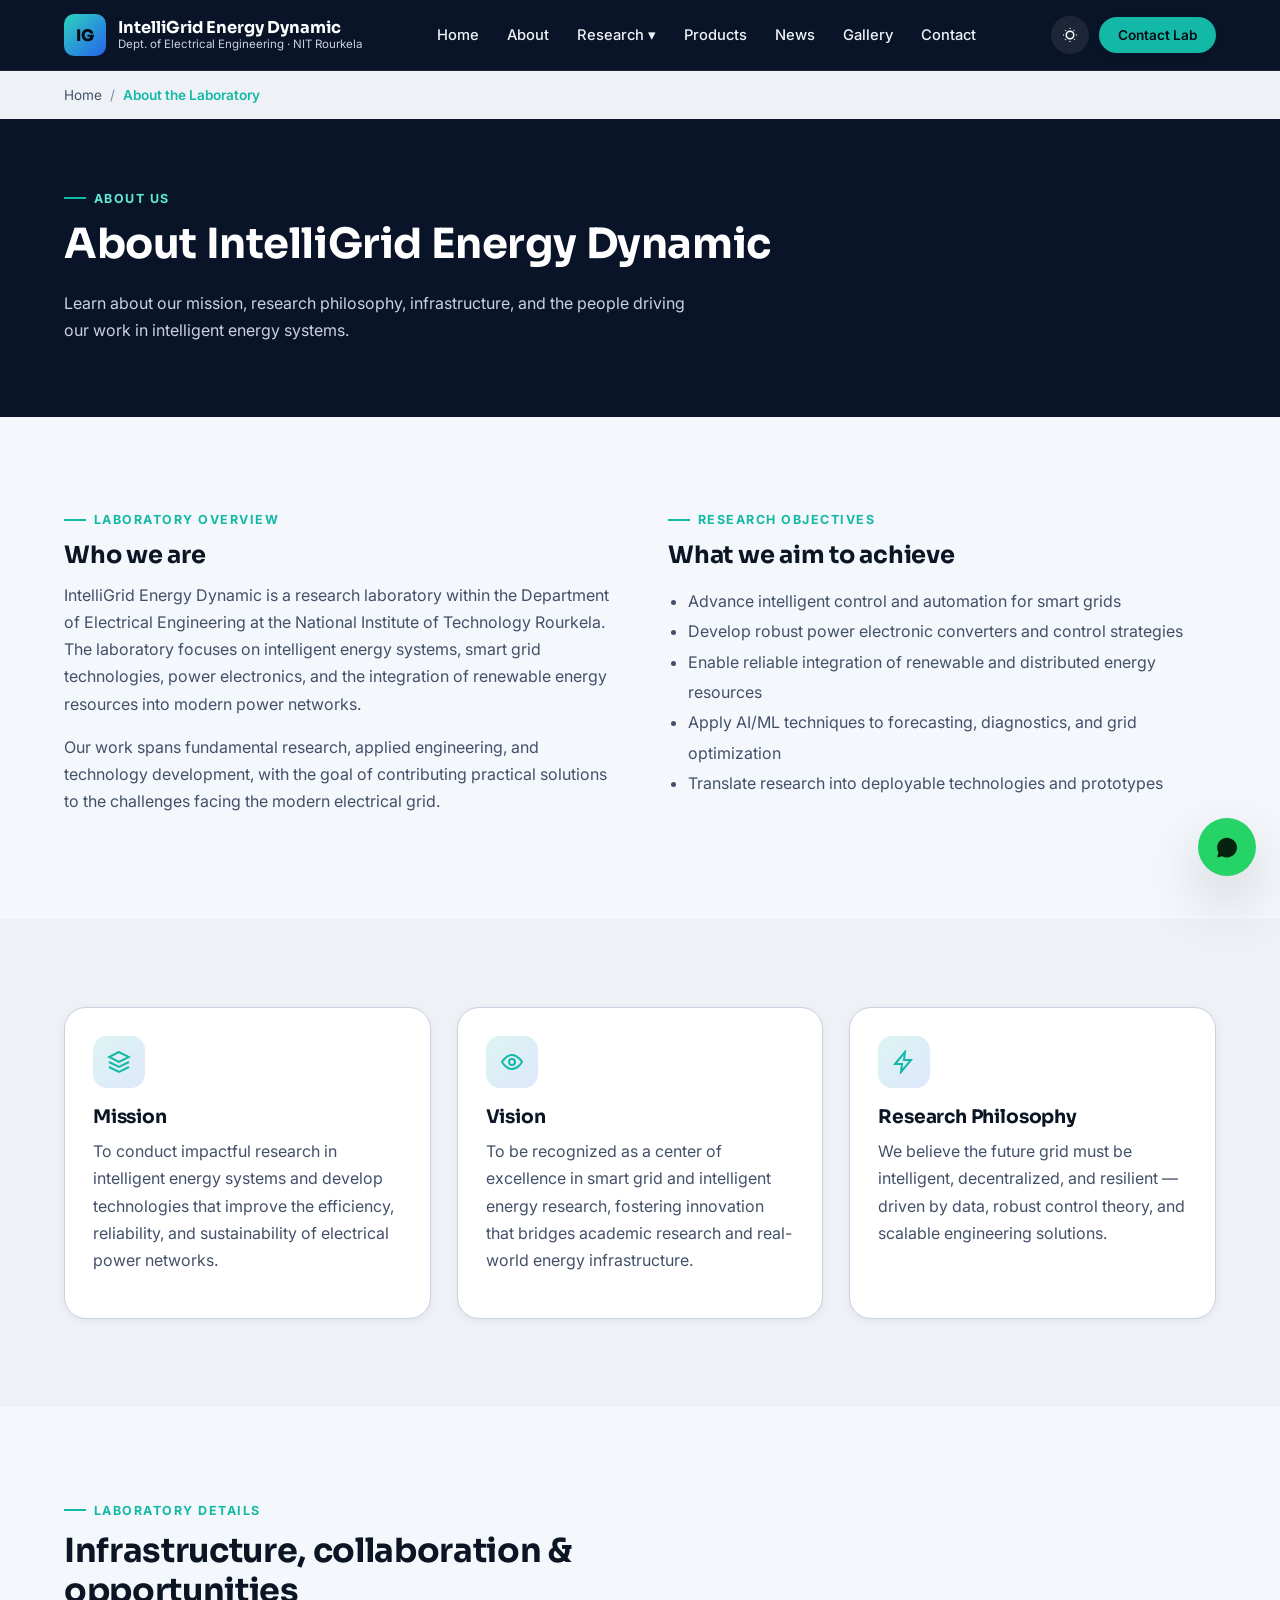
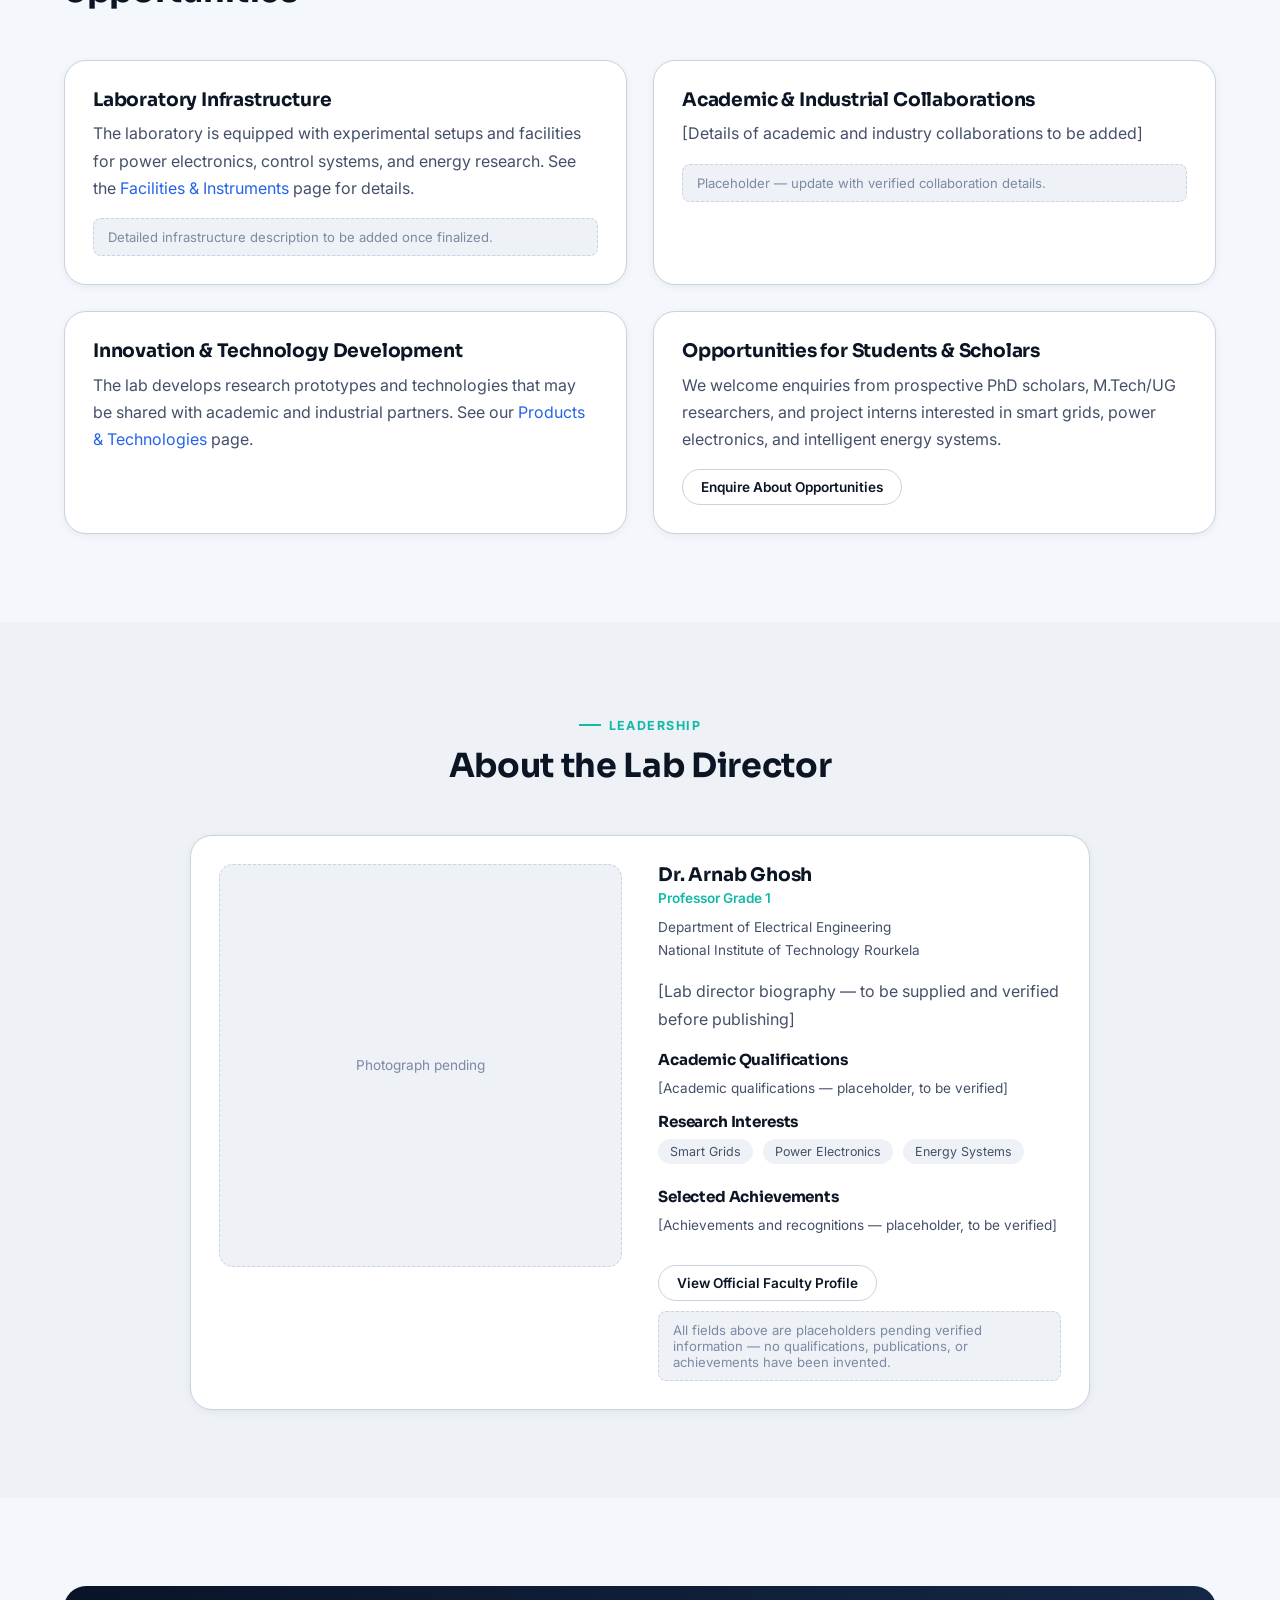
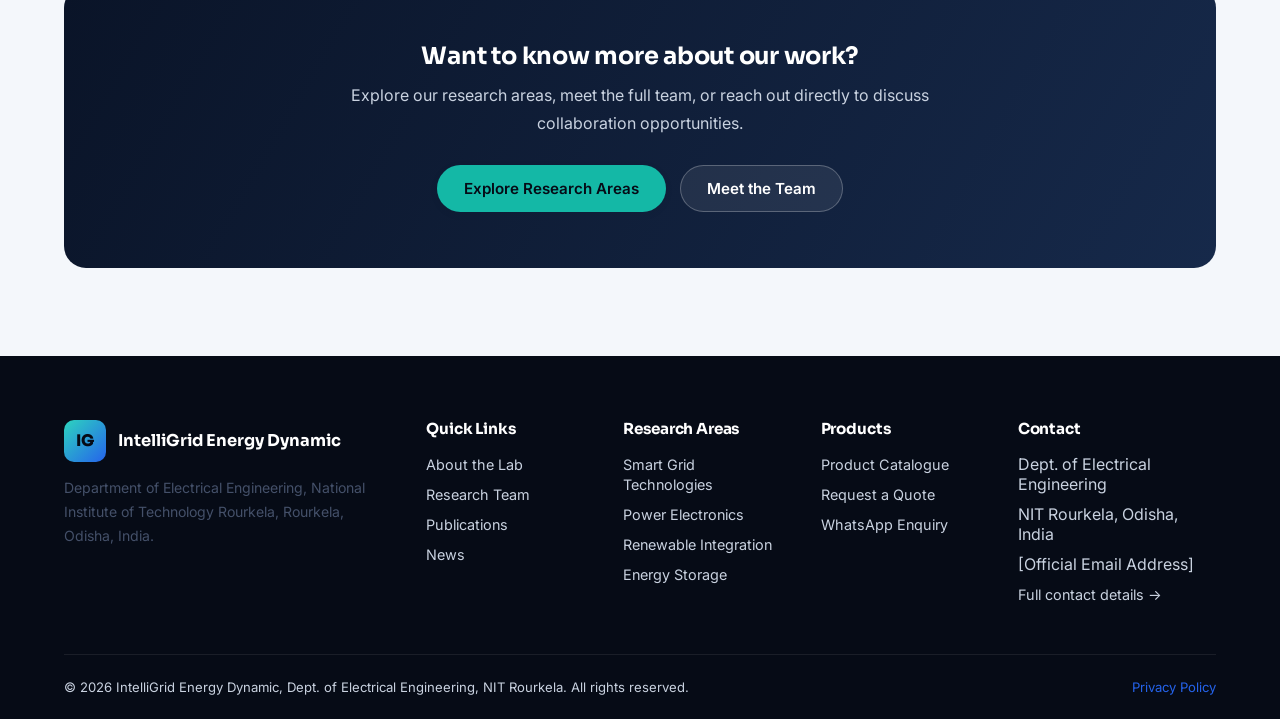
==== pages/about.html @ c474e3b1 "intelligrid initial commit" ====
<!DOCTYPE html>
<html lang="en">
<head>
<meta charset="UTF-8">
<meta name="viewport" content="width=device-width, initial-scale=1.0">
<title>About the Laboratory | IntelliGrid Energy Dynamic</title>
<meta name="description" content="About IntelliGrid Energy Dynamic — mission, vision, research philosophy, infrastructure, collaborations, and the laboratory director, Dr. Arnab Ghosh, at NIT Rourkela.">
<link rel="preconnect" href="https://fonts.googleapis.com">
<link href="https://fonts.googleapis.com/css2?family=Sora:wght@600;700;800&family=Inter:wght@400;500;600;700&display=swap" rel="stylesheet">
<link rel="stylesheet" href="../css/style.css">
</head>
<body>
<a href="#main" class="skip-link">Skip to content</a>

<header class="site-header">
  <div class="nav-wrap">
    <a href="../index.html" class="brand">
      <span class="brand-mark">IG</span>
      <span class="brand-text">
        <div class="name">IntelliGrid Energy Dynamic</div>
        <div class="sub">Dept. of Electrical Engineering · NIT Rourkela</div>
      </span>
    </a>
    <ul class="nav-links" id="navLinks">
      <li><a href="../index.html">Home</a></li>
      <li><a href="about.html">About</a></li>
      <li class="has-dropdown">
        <button aria-haspopup="true">Research <span aria-hidden="true">▾</span></button>
        <div class="dropdown">
          <a href="research-areas.html">Research Areas</a>
          <a href="team.html">Research Team</a>
          <a href="facilities.html">Facilities &amp; Instruments</a>
          <a href="projects.html">Research Projects</a>
          <a href="publications.html">Publications</a>
        </div>
      </li>
      <li><a href="products.html">Products</a></li>
      <li><a href="news.html">News</a></li>
      <li><a href="gallery.html">Gallery</a></li>
      <li><a href="contact.html">Contact</a></li>
    </ul>
    <div class="nav-actions">
      <button class="icon-btn" id="themeToggle" title="Toggle light/dark mode" aria-label="Toggle theme">
        <svg width="18" height="18" viewBox="0 0 24 24" fill="none" stroke="currentColor" stroke-width="2"><path d="M12 3v1m0 16v1m9-9h-1M4 12H3m15.36 6.36-.71-.71M6.34 6.34l-.71-.71m12.02 0-.71.71M6.34 17.66l-.71.71M12 7a5 5 0 1 0 0 10 5 5 0 0 0 0-10z"/></svg>
      </button>
      <a href="contact.html" class="btn btn-primary btn-sm">Contact Lab</a>
      <button class="mobile-toggle" aria-label="Open menu">
        <svg width="26" height="26" viewBox="0 0 24 24" fill="none" stroke="currentColor" stroke-width="2"><path d="M4 7h16M4 12h16M4 17h16"/></svg>
      </button>
    </div>
  </div>
</header>

<div class="breadcrumb">
  <div class="container">
    <a href="../index.html">Home</a><span class="sep">/</span><span class="current">About the Laboratory</span>
  </div>
</div>

<div class="page-header">
  <div class="container">
    <div class="eyebrow" style="color:var(--teal-300);">About Us</div>
    <h1>About IntelliGrid Energy Dynamic</h1>
    <p>Learn about our mission, research philosophy, infrastructure, and the people driving our work in intelligent energy systems.</p>
  </div>
</div>

<main id="main">

  <!-- Overview -->
  <section>
    <div class="container">
      <div class="grid grid-2" style="gap:56px; align-items:start;">
        <div>
          <div class="eyebrow">Laboratory Overview</div>
          <h2>Who we are</h2>
          <p>IntelliGrid Energy Dynamic is a research laboratory within the Department of Electrical Engineering at the National Institute of Technology Rourkela. The laboratory focuses on intelligent energy systems, smart grid technologies, power electronics, and the integration of renewable energy resources into modern power networks.</p>
          <p>Our work spans fundamental research, applied engineering, and technology development, with the goal of contributing practical solutions to the challenges facing the modern electrical grid.</p>
        </div>
        <div>
          <div class="eyebrow">Research Objectives</div>
          <h2>What we aim to achieve</h2>
          <ul style="color:var(--text-muted); line-height:1.9; padding-left:20px;">
            <li>Advance intelligent control and automation for smart grids</li>
            <li>Develop robust power electronic converters and control strategies</li>
            <li>Enable reliable integration of renewable and distributed energy resources</li>
            <li>Apply AI/ML techniques to forecasting, diagnostics, and grid optimization</li>
            <li>Translate research into deployable technologies and prototypes</li>
          </ul>
        </div>
      </div>
    </div>
  </section>

  <!-- Mission / Vision / Philosophy -->
  <section style="background:var(--surface-alt);">
    <div class="container">
      <div class="grid grid-3">
        <div class="card">
          <div class="card-icon"><svg width="24" height="24" viewBox="0 0 24 24" fill="none" stroke="currentColor" stroke-width="2"><path d="M12 2 2 7l10 5 10-5-10-5zM2 17l10 5 10-5M2 12l10 5 10-5"/></svg></div>
          <h3>Mission</h3>
          <p>To conduct impactful research in intelligent energy systems and develop technologies that improve the efficiency, reliability, and sustainability of electrical power networks.</p>
        </div>
        <div class="card">
          <div class="card-icon"><svg width="24" height="24" viewBox="0 0 24 24" fill="none" stroke="currentColor" stroke-width="2"><circle cx="12" cy="12" r="3"/><path d="M2 12s4-7 10-7 10 7 10 7-4 7-10 7-10-7-10-7z"/></svg></div>
          <h3>Vision</h3>
          <p>To be recognized as a center of excellence in smart grid and intelligent energy research, fostering innovation that bridges academic research and real-world energy infrastructure.</p>
        </div>
        <div class="card">
          <div class="card-icon"><svg width="24" height="24" viewBox="0 0 24 24" fill="none" stroke="currentColor" stroke-width="2"><path d="M13 2 3 14h7l-1 8 10-12h-7l1-8z"/></svg></div>
          <h3>Research Philosophy</h3>
          <p>We believe the future grid must be intelligent, decentralized, and resilient — driven by data, robust control theory, and scalable engineering solutions.</p>
        </div>
      </div>
    </div>
  </section>

  <!-- Infrastructure / Collaborations / Innovation / Opportunities -->
  <section>
    <div class="container">
      <div class="section-head">
        <div class="eyebrow">Laboratory Details</div>
        <h2>Infrastructure, collaboration &amp; opportunities</h2>
      </div>
      <div class="grid grid-2">
        <div class="card">
          <h3>Laboratory Infrastructure</h3>
          <p>The laboratory is equipped with experimental setups and facilities for power electronics, control systems, and energy research. See the <a href="facilities.html">Facilities &amp; Instruments</a> page for details.</p>
          <div class="placeholder-note">Detailed infrastructure description to be added once finalized.</div>
        </div>
        <div class="card">
          <h3>Academic &amp; Industrial Collaborations</h3>
          <p>[Details of academic and industry collaborations to be added]</p>
          <div class="placeholder-note">Placeholder — update with verified collaboration details.</div>
        </div>
        <div class="card">
          <h3>Innovation &amp; Technology Development</h3>
          <p>The lab develops research prototypes and technologies that may be shared with academic and industrial partners. See our <a href="products.html">Products &amp; Technologies</a> page.</p>
        </div>
        <div class="card">
          <h3>Opportunities for Students &amp; Scholars</h3>
          <p>We welcome enquiries from prospective PhD scholars, M.Tech/UG researchers, and project interns interested in smart grids, power electronics, and intelligent energy systems.</p>
          <a href="contact.html" class="btn btn-outline btn-sm">Enquire About Opportunities</a>
        </div>
      </div>
    </div>
  </section>

  <!-- About the Lab Director -->
  <section style="background:var(--surface-alt);">
    <div class="container">
      <div class="section-head center">
        <div class="eyebrow" style="justify-content:center;">Leadership</div>
        <h2>About the Lab Director</h2>
      </div>
      <div class="card" style="max-width:900px; margin:0 auto;">
        <div class="grid grid-2" style="gap:36px; align-items:start;">
          <div>
            <div class="person-photo" style="aspect-ratio:1/1;">Photograph pending</div>
          </div>
          <div>
            <h3 style="margin-bottom:4px;">Dr. Arnab Ghosh</h3>
            <div class="person-role">Professor Grade 1</div>
            <p class="small" style="margin-bottom:16px;">Department of Electrical Engineering<br>National Institute of Technology Rourkela</p>
            <p>[Lab director biography — to be supplied and verified before publishing]</p>
            <h4 style="font-size:0.95rem; margin-top:18px;">Academic Qualifications</h4>
            <p class="small">[Academic qualifications — placeholder, to be verified]</p>
            <h4 style="font-size:0.95rem;">Research Interests</h4>
            <div>
              <span class="tag">Smart Grids</span>
              <span class="tag">Power Electronics</span>
              <span class="tag">Energy Systems</span>
            </div>
            <h4 style="font-size:0.95rem; margin-top:18px;">Selected Achievements</h4>
            <p class="small">[Achievements and recognitions — placeholder, to be verified]</p>
            <a href="#" class="btn btn-outline btn-sm" style="margin-top:14px;">View Official Faculty Profile</a>
            <div class="placeholder-note">All fields above are placeholders pending verified information — no qualifications, publications, or achievements have been invented.</div>
          </div>
        </div>
      </div>
    </div>
  </section>

  <section>
    <div class="container">
      <div class="cta-band">
        <h2>Want to know more about our work?</h2>
        <p>Explore our research areas, meet the full team, or reach out directly to discuss collaboration opportunities.</p>
        <div class="cta-actions">
          <a href="research-areas.html" class="btn btn-primary">Explore Research Areas</a>
          <a href="team.html" class="btn btn-ghost-light">Meet the Team</a>
        </div>
      </div>
    </div>
  </section>

</main>

<footer class="site-footer">
  <div class="container">
    <div class="footer-grid">
      <div class="footer-col">
        <div class="brand" style="margin-bottom:14px;">
          <span class="brand-mark">IG</span>
          <span class="brand-text"><div class="name" style="color:#fff;">IntelliGrid Energy Dynamic</div></span>
        </div>
        <p style="font-size:0.88rem;">Department of Electrical Engineering, National Institute of Technology Rourkela, Rourkela, Odisha, India.</p>
      </div>
      <div class="footer-col">
        <h4>Quick Links</h4>
        <ul>
          <li><a href="about.html">About the Lab</a></li>
          <li><a href="team.html">Research Team</a></li>
          <li><a href="publications.html">Publications</a></li>
          <li><a href="news.html">News</a></li>
        </ul>
      </div>
      <div class="footer-col">
        <h4>Research Areas</h4>
        <ul>
          <li><a href="research-areas.html">Smart Grid Technologies</a></li>
          <li><a href="research-areas.html">Power Electronics</a></li>
          <li><a href="research-areas.html">Renewable Integration</a></li>
          <li><a href="research-areas.html">Energy Storage</a></li>
        </ul>
      </div>
      <div class="footer-col">
        <h4>Products</h4>
        <ul>
          <li><a href="products.html">Product Catalogue</a></li>
          <li><a href="products.html">Request a Quote</a></li>
          <li><a href="#" data-whatsapp-general="Hello IntelliGrid Energy Dynamic Laboratory, I would like to enquire about your products.">WhatsApp Enquiry</a></li>
        </ul>
      </div>
      <div class="footer-col">
        <h4>Contact</h4>
        <ul>
          <li>Dept. of Electrical Engineering</li>
          <li>NIT Rourkela, Odisha, India</li>
          <li>[Official Email Address]</li>
          <li><a href="contact.html">Full contact details →</a></li>
        </ul>
      </div>
    </div>
    <div class="footer-bottom">
      <div>&copy; <span id="year"></span> IntelliGrid Energy Dynamic, Dept. of Electrical Engineering, NIT Rourkela. All rights reserved.</div>
      <div class="flex gap-10"><a href="privacy.html">Privacy Policy</a></div>
    </div>
  </div>
</footer>

<button class="back-to-top" aria-label="Back to top">
  <svg width="18" height="18" viewBox="0 0 24 24" fill="none" stroke="currentColor" stroke-width="2"><path d="m18 15-6-6-6 6"/></svg>
</button>
<a href="#" class="floating-whatsapp" data-whatsapp-general="Hello IntelliGrid Energy Dynamic Laboratory, I would like to enquire about your research/products." aria-label="Chat on WhatsApp">
  <svg width="28" height="28" viewBox="0 0 24 24" fill="currentColor"><path d="M17.6 6.32A8.86 8.86 0 0 0 12.05 4c-4.7 0-8.51 3.79-8.51 8.47a8.36 8.36 0 0 0 1.14 4.24L3.5 21l4.42-1.15a8.6 8.6 0 0 0 4.12 1.05h.01c4.7 0 8.51-3.79 8.51-8.47a8.35 8.35 0 0 0-2.96-6.11Z"/></svg>
</a>

<script src="../data/content.js"></script>
<script src="../js/main.js"></script>
<script>document.querySelector("#year").textContent = new Date().getFullYear();</script>
</body>
</html>
---- css/style.css ----
/* ============================================================
   IntelliGrid Energy Dynamic — Design System
   Dept. of Electrical Engineering, NIT Rourkela
   ============================================================ */

:root {
  /* Brand palette */
  --navy-950: #060b16;
  --navy-900: #0a1428;
  --navy-800: #0f1e38;
  --navy-700: #16294a;
  --navy-600: #1d3560;
  --teal-500: #14b8a6;
  --teal-400: #2dd4bf;
  --teal-300: #5eead4;
  --electric-500: #2563eb;
  --electric-400: #3b82f6;
  --white: #ffffff;
  --off-white: #f4f7fb;
  --grey-100: #eef1f6;
  --grey-300: #c9d2e0;
  --grey-500: #7c8aa3;
  --grey-700: #445069;
  --ink: #0c1524;
  --success: #22c55e;
  --warning: #f59e0b;
  --danger: #ef4444;

  /* Semantic tokens (flip these for dark mode) */
  --bg: var(--off-white);
  --surface: var(--white);
  --surface-alt: var(--grey-100);
  --text: var(--ink);
  --text-muted: var(--grey-700);
  --border: var(--grey-300);
  --accent: var(--teal-500);
  --accent-strong: var(--electric-500);
  --header-bg: var(--navy-900);
  --header-text: var(--white);

  /* Typography */
  --font-head: 'Sora', 'Segoe UI', sans-serif;
  --font-body: 'Inter', 'Segoe UI', sans-serif;
  --font-mono: 'JetBrains Mono', 'Courier New', monospace;

  /* Spacing / radius / shadow */
  --radius-sm: 8px;
  --radius-md: 14px;
  --radius-lg: 22px;
  --shadow-sm: 0 2px 8px rgba(10, 20, 40, 0.06);
  --shadow-md: 0 10px 30px rgba(10, 20, 40, 0.10);
  --shadow-lg: 0 24px 60px rgba(10, 20, 40, 0.18);
  --container: 1200px;
  --transition: 220ms cubic-bezier(.4,0,.2,1);
}

[data-theme="dark"] {
  --bg: var(--navy-950);
  --surface: var(--navy-900);
  --surface-alt: var(--navy-800);
  --text: var(--grey-100);
  --text-muted: var(--grey-300);
  --border: var(--navy-600);
  --header-bg: #071021;
  --header-text: var(--white);
}

* { box-sizing: border-box; }
html { scroll-behavior: smooth; }
body {
  margin: 0;
  font-family: var(--font-body);
  background: var(--bg);
  color: var(--text);
  transition: background var(--transition), color var(--transition);
  -webkit-font-smoothing: antialiased;
}
h1, h2, h3, h4, h5 {
  font-family: var(--font-head);
  color: var(--text);
  line-height: 1.2;
  margin: 0 0 .5em;
  letter-spacing: -0.01em;
}
p { line-height: 1.7; color: var(--text-muted); margin: 0 0 1em; }
a { color: var(--accent-strong); text-decoration: none; }
img { max-width: 100%; display: block; }
.container { max-width: var(--container); margin: 0 auto; padding: 0 24px; }
section { padding: 88px 0; }
.section-tight { padding: 56px 0; }

/* --- Eyebrow / section heading --- */
.eyebrow {
  display: inline-flex;
  align-items: center;
  gap: 8px;
  font-size: 0.78rem;
  font-weight: 700;
  letter-spacing: 0.12em;
  text-transform: uppercase;
  color: var(--accent);
  margin-bottom: 14px;
}
.eyebrow::before {
  content: "";
  width: 22px; height: 2px;
  background: var(--accent);
  display: inline-block;
}
.section-head { max-width: 720px; margin-bottom: 48px; }
.section-head.center { margin-left: auto; margin-right: auto; text-align: center; }
.section-head h2 { font-size: clamp(1.7rem, 2.6vw, 2.4rem); }

/* --- Buttons --- */
.btn {
  display: inline-flex;
  align-items: center;
  gap: 8px;
  padding: 13px 26px;
  border-radius: 999px;
  font-weight: 600;
  font-size: 0.95rem;
  cursor: pointer;
  border: 1px solid transparent;
  transition: transform var(--transition), box-shadow var(--transition), background var(--transition), color var(--transition);
  white-space: nowrap;
}
.btn:hover { transform: translateY(-2px); }
.btn-primary { background: var(--accent); color: var(--navy-950); box-shadow: var(--shadow-sm); }
.btn-primary:hover { box-shadow: var(--shadow-md); }
.btn-outline { background: transparent; border-color: var(--border); color: var(--text); }
.btn-outline:hover { border-color: var(--accent); color: var(--accent); }
.btn-ghost-light { background: rgba(255,255,255,0.08); color: var(--white); border-color: rgba(255,255,255,0.25); }
.btn-ghost-light:hover { background: rgba(255,255,255,0.16); }
.btn-whatsapp { background: #25D366; color: #05230f; }
.btn-sm { padding: 9px 18px; font-size: 0.85rem; }
.btn-block { width: 100%; justify-content: center; }

/* --- Header / Nav --- */
.site-header {
  position: sticky; top: 0; z-index: 200;
  background: var(--header-bg);
  color: var(--header-text);
  border-bottom: 1px solid rgba(255,255,255,0.08);
}
.nav-wrap { display: flex; align-items: center; justify-content: space-between; padding: 14px 24px; max-width: var(--container); margin: 0 auto; gap: 20px; }
.brand { display: flex; align-items: center; gap: 12px; color: var(--white); }
.brand-mark {
  width: 42px; height: 42px; border-radius: 10px;
  background: linear-gradient(135deg, var(--teal-400), var(--electric-500));
  display: flex; align-items: center; justify-content: center;
  font-family: var(--font-head); font-weight: 800; color: var(--navy-950);
  flex-shrink: 0;
}
.brand-text { line-height: 1.2; }
.brand-text .name { font-family: var(--font-head); font-weight: 700; font-size: 1.02rem; }
.brand-text .sub { font-size: 0.72rem; color: var(--grey-300); }

.nav-links { display: flex; align-items: center; gap: 4px; list-style: none; margin: 0; padding: 0; }
.nav-links > li { position: relative; }
.nav-links > li > a, .nav-links > li > button {
  display: flex; align-items: center; gap: 4px;
  color: var(--grey-100); background: none; border: none; cursor: pointer;
  font-family: var(--font-body); font-size: 0.92rem; font-weight: 500;
  padding: 10px 12px; border-radius: 8px;
  transition: background var(--transition), color var(--transition);
}
.nav-links > li > a:hover, .nav-links > li > button:hover, .nav-links > li.open > button { background: rgba(255,255,255,0.08); color: var(--teal-300); }
.nav-actions { display: flex; align-items: center; gap: 10px; }
.icon-btn {
  width: 38px; height: 38px; border-radius: 999px;
  display: flex; align-items: center; justify-content: center;
  background: rgba(255,255,255,0.08); color: var(--white); border: none; cursor: pointer;
}
.icon-btn:hover { background: rgba(255,255,255,0.16); }

.dropdown {
  position: absolute; top: calc(100% + 8px); left: 0;
  background: var(--navy-800); border: 1px solid rgba(255,255,255,0.08);
  border-radius: var(--radius-md); min-width: 240px; padding: 8px;
  box-shadow: var(--shadow-lg);
  opacity: 0; visibility: hidden; transform: translateY(6px);
  transition: all var(--transition);
}
.nav-links > li.open .dropdown { opacity: 1; visibility: visible; transform: translateY(0); }
.dropdown a { display: block; padding: 10px 12px; border-radius: 8px; color: var(--grey-100); font-size: 0.9rem; }
.dropdown a:hover { background: rgba(255,255,255,0.06); color: var(--teal-300); }

.mobile-toggle { display: none; background: none; border: none; color: var(--white); cursor: pointer; }

@media (max-width: 980px) {
  .nav-links { position: fixed; top: 72px; left: 0; right: 0; bottom: 0; background: var(--navy-900);
    flex-direction: column; align-items: stretch; padding: 16px; gap: 2px; overflow-y: auto;
    transform: translateX(-100%); transition: transform var(--transition); }
  .nav-links.mobile-open { transform: translateX(0); }
  .nav-links > li > a, .nav-links > li > button { width: 100%; justify-content: space-between; padding: 14px 12px; }
  .dropdown { position: static; opacity: 1; visibility: visible; transform: none; display: none; box-shadow: none; background: var(--navy-800); }
  .nav-links > li.open .dropdown { display: block; }
  .mobile-toggle { display: block; }
  .search-btn-label { display: none; }
}

/* --- Hero --- */
.hero {
  position: relative; overflow: hidden;
  background: radial-gradient(circle at 15% 20%, rgba(45,212,191,0.18), transparent 45%),
              radial-gradient(circle at 85% 0%, rgba(37,99,235,0.22), transparent 40%),
              var(--navy-950);
  color: var(--white);
  padding: 120px 0 100px;
}
.hero .grid-svg { position: absolute; inset: 0; opacity: 0.35; pointer-events: none; }
.hero-inner { position: relative; z-index: 2; max-width: 760px; }
.hero .eyebrow { color: var(--teal-300); }
.hero h1 { font-size: clamp(2.4rem, 5vw, 3.6rem); color: var(--white); }
.hero .tagline { font-size: 1.15rem; color: var(--teal-300); font-weight: 600; margin-bottom: 18px; }
.hero .lede { color: var(--grey-300); font-size: 1.05rem; max-width: 640px; }
.hero-cta { display: flex; flex-wrap: wrap; gap: 14px; margin-top: 32px; }
.hero-stats { display: grid; grid-template-columns: repeat(4, 1fr); gap: 20px; margin-top: 64px; position: relative; z-index: 2; }
.hero-stat { padding: 18px; border-radius: var(--radius-md); background: rgba(255,255,255,0.05); border: 1px solid rgba(255,255,255,0.08); }
.hero-stat .num { font-family: var(--font-head); font-size: 1.8rem; font-weight: 800; color: var(--teal-300); }
.hero-stat .label { font-size: 0.8rem; color: var(--grey-300); }
@media (max-width: 720px) { .hero-stats { grid-template-columns: repeat(2, 1fr); } }

/* --- Cards --- */
.card {
  background: var(--surface); border: 1px solid var(--border); border-radius: var(--radius-lg);
  padding: 28px; box-shadow: var(--shadow-sm); transition: transform var(--transition), box-shadow var(--transition), border-color var(--transition);
  height: 100%;
}
.card:hover { transform: translateY(-4px); box-shadow: var(--shadow-md); border-color: var(--accent); }
.card-icon {
  width: 52px; height: 52px; border-radius: 14px; display: flex; align-items: center; justify-content: center;
  background: linear-gradient(135deg, rgba(20,184,166,0.15), rgba(37,99,235,0.15));
  color: var(--accent); margin-bottom: 18px;
}
.grid { display: grid; gap: 26px; }
.grid-2 { grid-template-columns: repeat(2, 1fr); }
.grid-3 { grid-template-columns: repeat(3, 1fr); }
.grid-4 { grid-template-columns: repeat(4, 1fr); }
@media (max-width: 980px) { .grid-3, .grid-4 { grid-template-columns: repeat(2, 1fr); } }
@media (max-width: 640px) { .grid-2, .grid-3, .grid-4 { grid-template-columns: 1fr; } }

/* --- Person / team card --- */
.person-card { text-align: center; }
.person-photo {
  width: 100%; aspect-ratio: 1/1; border-radius: var(--radius-md);
  background: var(--surface-alt); display: flex; align-items: center; justify-content: center;
  color: var(--grey-500); margin-bottom: 18px; overflow: hidden; font-size: 0.85rem; text-align: center; padding: 10px;
  border: 1px dashed var(--border);
}
.person-name { font-family: var(--font-head); font-weight: 700; font-size: 1.05rem; margin-bottom: 2px; }
.person-role { color: var(--accent); font-size: 0.85rem; font-weight: 600; margin-bottom: 10px; }
.person-links { display: flex; justify-content: center; gap: 8px; margin-top: 12px; }

/* --- Badges / tags --- */
.badge {
  display: inline-block; padding: 4px 12px; border-radius: 999px; font-size: 0.72rem; font-weight: 700;
  letter-spacing: 0.03em; text-transform: uppercase;
}
.badge-ongoing { background: rgba(37,99,235,0.12); color: var(--electric-500); }
.badge-completed { background: rgba(34,197,94,0.12); color: #16a34a; }
.badge-proposed { background: rgba(245,158,11,0.12); color: #b45309; }
.badge-instock { background: rgba(34,197,94,0.12); color: #16a34a; }
.badge-quote { background: rgba(124,138,163,0.15); color: var(--grey-700); }
.tag { display: inline-block; padding: 5px 12px; border-radius: 999px; background: var(--surface-alt); color: var(--text-muted); font-size: 0.78rem; margin: 0 6px 6px 0; }

/* --- Placeholder blocks (used until real content supplied) --- */
.placeholder-note {
  border: 1px dashed var(--border); border-radius: var(--radius-sm);
  padding: 10px 14px; font-size: 0.82rem; color: var(--grey-500); background: var(--surface-alt);
  margin-top: 10px;
}
.placeholder-photo { color: var(--grey-500); font-size: 0.8rem; }

/* --- CTA band --- */
.cta-band {
  background: linear-gradient(120deg, var(--navy-900), var(--navy-700));
  color: var(--white); border-radius: var(--radius-lg); padding: 56px; text-align: center;
}
.cta-band h2 { color: var(--white); }
.cta-band p { color: var(--grey-300); max-width: 620px; margin: 0 auto 28px; }
.cta-actions { display: flex; gap: 14px; justify-content: center; flex-wrap: wrap; }

/* --- Footer --- */
.site-footer { background: var(--navy-950); color: var(--grey-300); padding: 64px 0 24px; }
.footer-grid { display: grid; grid-template-columns: 2fr 1fr 1fr 1fr 1.2fr; gap: 32px; margin-bottom: 40px; }
@media (max-width: 900px) { .footer-grid { grid-template-columns: repeat(2, 1fr); } }
.footer-col h4 { color: var(--white); font-size: 0.95rem; margin-bottom: 16px; }
.footer-col ul { list-style: none; padding: 0; margin: 0; }
.footer-col li { margin-bottom: 10px; }
.footer-col a { color: var(--grey-300); font-size: 0.9rem; }
.footer-col a:hover { color: var(--teal-300); }
.footer-bottom { border-top: 1px solid rgba(255,255,255,0.08); padding-top: 24px; display: flex; justify-content: space-between; flex-wrap: wrap; gap: 12px; font-size: 0.82rem; }
.social-row { display: flex; gap: 10px; }

/* --- Breadcrumb --- */
.breadcrumb { background: var(--surface-alt); padding: 16px 0; font-size: 0.85rem; }
.breadcrumb a { color: var(--text-muted); }
.breadcrumb .sep { margin: 0 8px; color: var(--grey-500); }
.breadcrumb .current { color: var(--accent); font-weight: 600; }

/* --- Page header (internal pages) --- */
.page-header { background: var(--navy-900); color: var(--white); padding: 64px 0 56px; }
.page-header h1 { color: var(--white); font-size: clamp(1.9rem, 3.4vw, 2.6rem); }
.page-header p { color: var(--grey-300); max-width: 640px; }

/* --- Filters bar --- */
.filters-bar { display: flex; flex-wrap: wrap; gap: 10px; align-items: center; margin-bottom: 36px; }
.filters-bar select, .filters-bar input[type="text"] {
  padding: 10px 14px; border-radius: 8px; border: 1px solid var(--border); background: var(--surface); color: var(--text); font-family: var(--font-body);
}
.filter-chip {
  padding: 8px 16px; border-radius: 999px; border: 1px solid var(--border); background: var(--surface);
  color: var(--text-muted); font-size: 0.85rem; cursor: pointer; transition: all var(--transition);
}
.filter-chip.active, .filter-chip:hover { background: var(--accent); color: var(--navy-950); border-color: var(--accent); }
.search-input-wrap { position: relative; flex: 1; min-width: 220px; }
.search-input-wrap input { width: 100%; padding-left: 40px; }
.search-input-wrap svg { position: absolute; left: 12px; top: 50%; transform: translateY(-50%); color: var(--grey-500); }

/* --- Forms --- */
.form-field { margin-bottom: 18px; }
.form-field label { display: block; font-size: 0.85rem; font-weight: 600; margin-bottom: 6px; color: var(--text); }
.form-field input, .form-field select, .form-field textarea {
  width: 100%; padding: 12px 14px; border-radius: 10px; border: 1px solid var(--border);
  background: var(--surface); color: var(--text); font-family: var(--font-body); font-size: 0.95rem;
}
.form-field textarea { resize: vertical; min-height: 110px; }
.form-field .req { color: var(--danger); }
.form-error { color: var(--danger); font-size: 0.8rem; margin-top: 4px; display: none; }
.form-note { font-size: 0.78rem; color: var(--grey-500); }

/* --- Modal --- */
.modal-overlay {
  position: fixed; inset: 0; background: rgba(6,11,22,0.6); backdrop-filter: blur(3px);
  display: none; align-items: center; justify-content: center; z-index: 500; padding: 20px;
}
.modal-overlay.open { display: flex; }
.modal-box {
  background: var(--surface); border-radius: var(--radius-lg); max-width: 520px; width: 100%;
  max-height: 88vh; overflow-y: auto; padding: 32px; position: relative; box-shadow: var(--shadow-lg);
}
.modal-close { position: absolute; top: 18px; right: 18px; background: var(--surface-alt); border: none; width: 34px; height: 34px; border-radius: 999px; cursor: pointer; display: flex; align-items: center; justify-content: center; color: var(--text); }
.modal-product-preview { display: flex; gap: 14px; align-items: center; background: var(--surface-alt); border-radius: var(--radius-sm); padding: 14px; margin-bottom: 20px; }
.modal-product-preview img, .modal-product-preview .ph { width: 64px; height: 64px; border-radius: 8px; object-fit: cover; }

/* --- Utility --- */
.text-center { text-align: center; }
.mt-0 { margin-top: 0; }
.mb-0 { margin-bottom: 0; }
.flex { display: flex; }
.gap-10 { gap: 10px; }
.wrap { flex-wrap: wrap; }
.small { font-size: 0.85rem; }
.divider { height: 1px; background: var(--border); margin: 40px 0; }
.skip-link { position: absolute; left: -999px; top: 0; background: var(--accent); color: var(--navy-950); padding: 10px 16px; z-index: 999; }
.skip-link:focus { left: 10px; top: 10px; }

/* --- Back to top --- */
.back-to-top {
  position: fixed; bottom: 90px; right: 24px; width: 46px; height: 46px; border-radius: 999px;
  background: var(--navy-900); color: var(--white); display: flex; align-items: center; justify-content: center;
  box-shadow: var(--shadow-md); border: none; cursor: pointer; opacity: 0; visibility: hidden; transition: all var(--transition); z-index: 150;
}
.back-to-top.show { opacity: 1; visibility: visible; }

/* --- Floating WhatsApp button --- */
.floating-whatsapp {
  position: fixed; bottom: 24px; right: 24px; width: 58px; height: 58px; border-radius: 999px;
  background: #25D366; color: #05230f; display: flex; align-items: center; justify-content: center;
  box-shadow: var(--shadow-lg); z-index: 150; border: none; cursor: pointer;
}

/* --- Animations --- */
@keyframes fadeUp { from { opacity: 0; transform: translateY(16px); } to { opacity: 1; transform: translateY(0); } }
.reveal { animation: fadeUp 0.6s ease both; }

@media (prefers-reduced-motion: reduce) {
  * { animation: none !important; transition: none !important; }
}
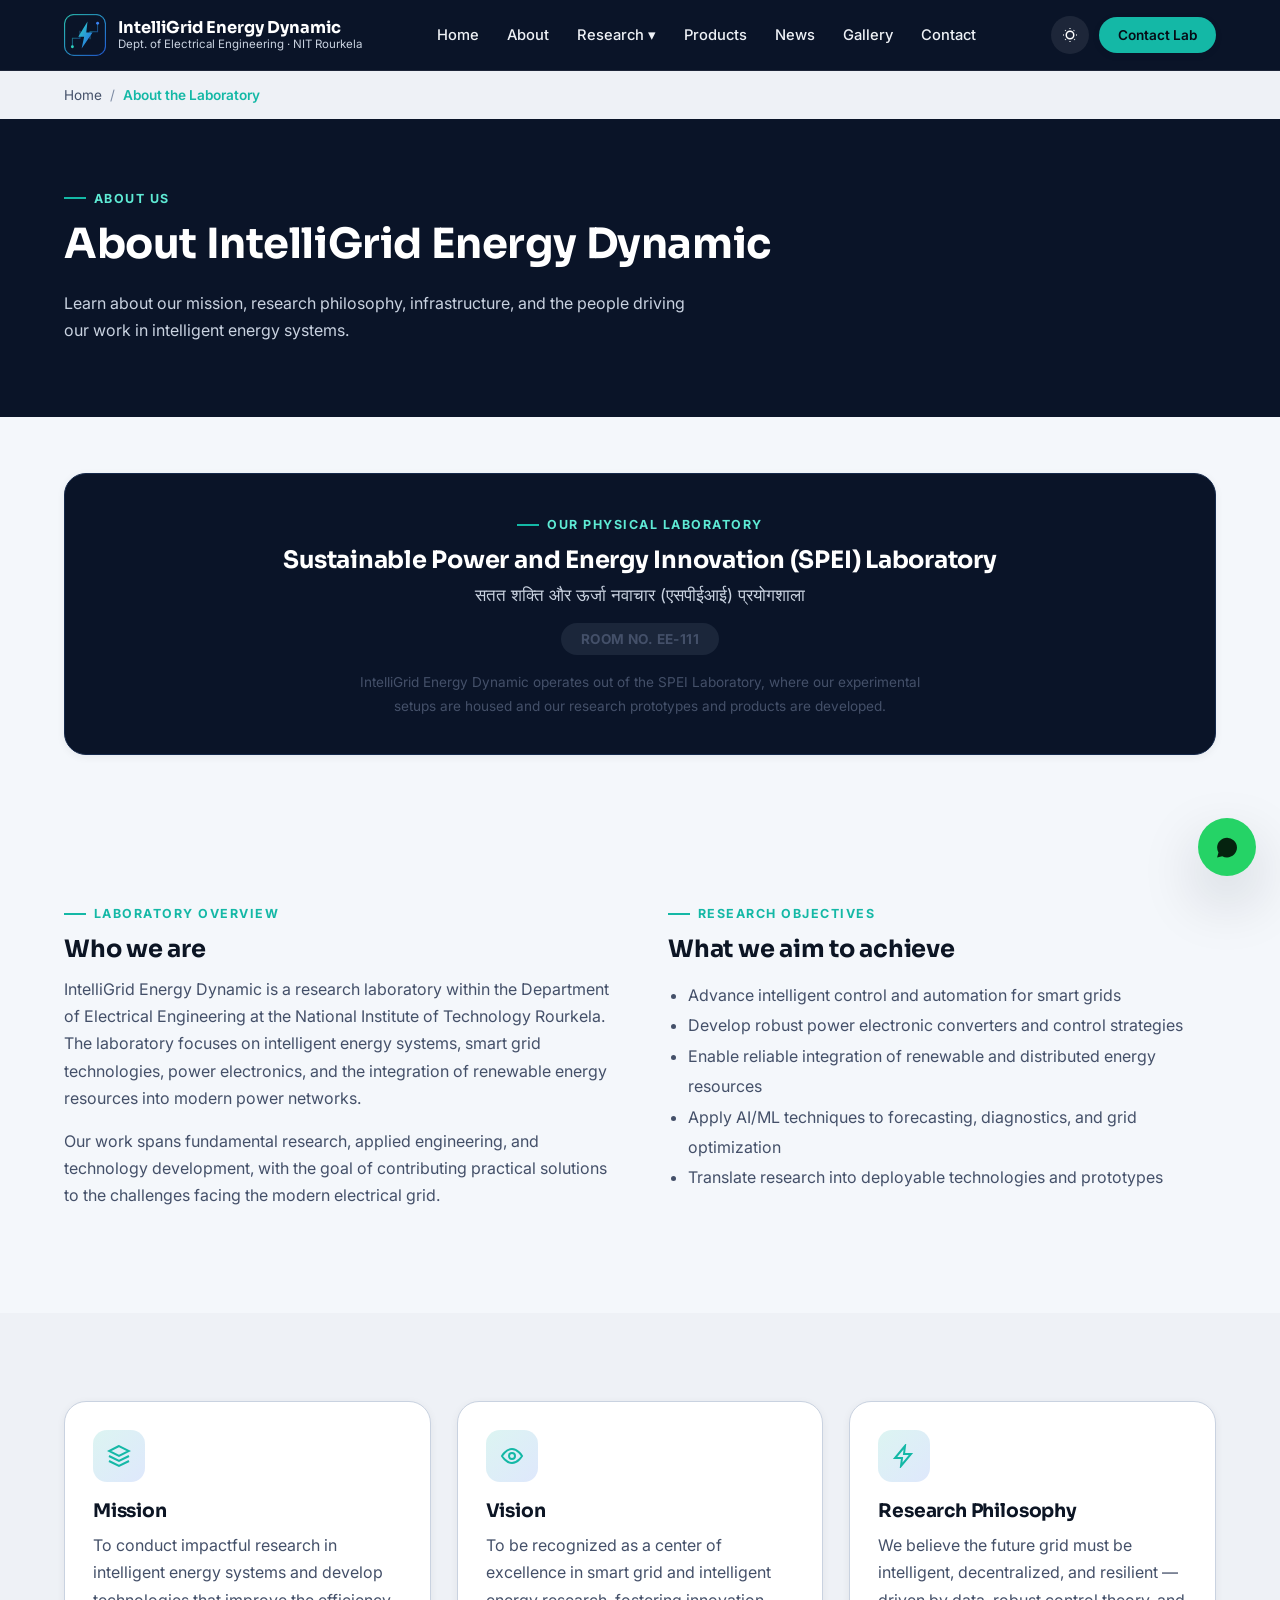
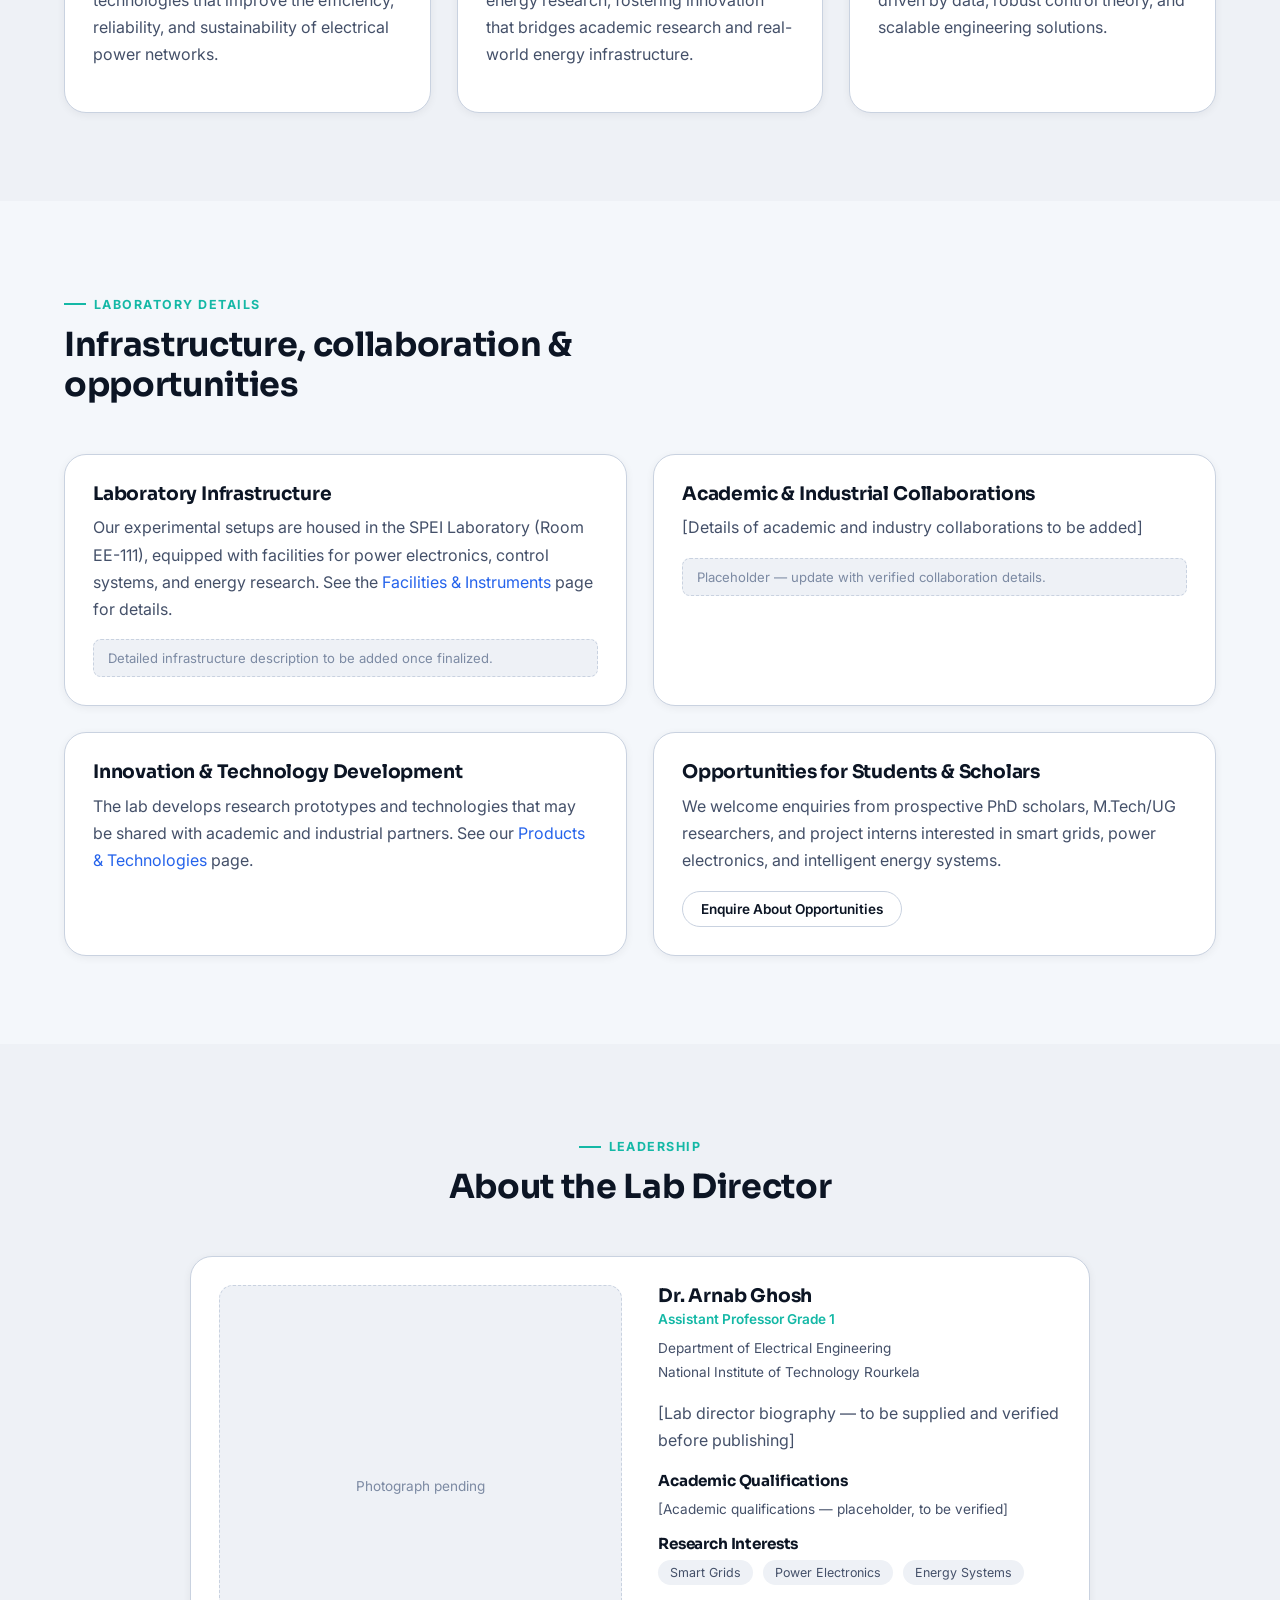
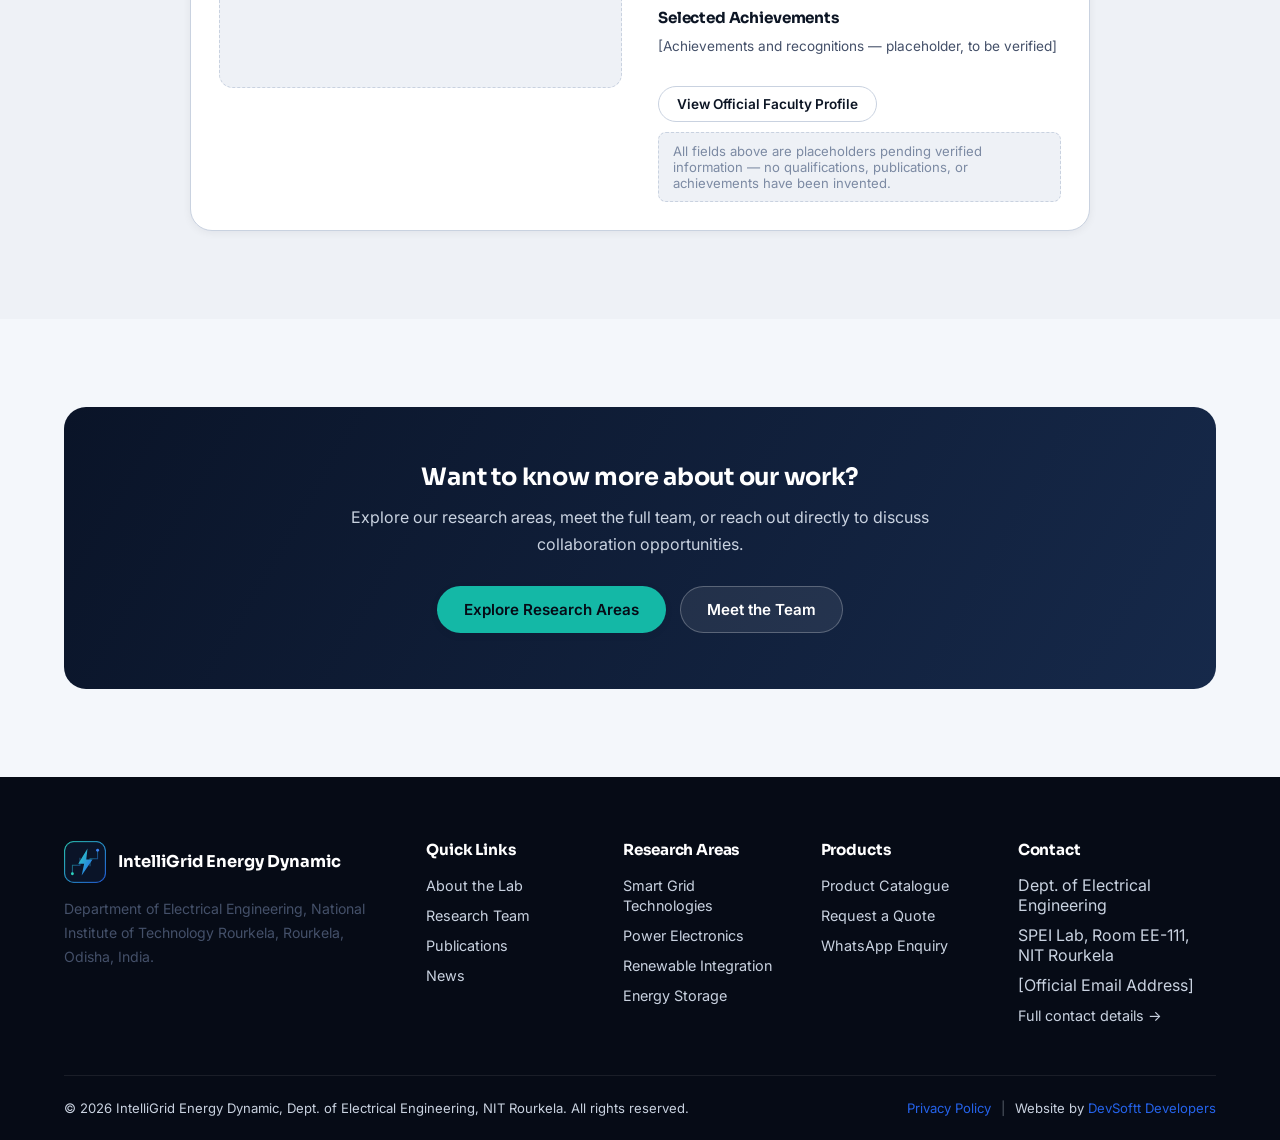
==== commit fe78c8c2: "intelligrid v2 deploy" ====
--- a/pages/about.html
+++ b/pages/about.html
@@ -7,6 +7,7 @@
 <meta name="description" content="About IntelliGrid Energy Dynamic — mission, vision, research philosophy, infrastructure, collaborations, and the laboratory director, Dr. Arnab Ghosh, at NIT Rourkela.">
 <link rel="preconnect" href="https://fonts.googleapis.com">
 <link href="https://fonts.googleapis.com/css2?family=Sora:wght@600;700;800&family=Inter:wght@400;500;600;700&display=swap" rel="stylesheet">
+<link rel="icon" type="image/svg+xml" href="../images/logo.svg">
 <link rel="stylesheet" href="../css/style.css">
 </head>
 <body>
@@ -15,7 +16,7 @@
 <header class="site-header">
   <div class="nav-wrap">
     <a href="../index.html" class="brand">
-      <span class="brand-mark">IG</span>
+      <img src="../images/logo.svg" alt="IntelliGrid Energy Dynamic logo" class="brand-mark" style="border-radius:10px;">
       <span class="brand-text">
         <div class="name">IntelliGrid Energy Dynamic</div>
         <div class="sub">Dept. of Electrical Engineering · NIT Rourkela</div>
@@ -67,6 +68,19 @@
 
 <main id="main">
 
+  <!-- SPEI Laboratory banner -->
+  <section class="section-tight">
+    <div class="container">
+      <div class="card" style="background:var(--navy-900); border-color:var(--navy-700); text-align:center; padding:36px;">
+        <div class="eyebrow" style="justify-content:center; color:var(--teal-300);">Our Physical Laboratory</div>
+        <h2 style="color:var(--white); margin-bottom:6px;">Sustainable Power and Energy Innovation (SPEI) Laboratory</h2>
+        <p lang="hi" style="color:var(--grey-300); font-size:1.05rem; margin-bottom:14px;">सतत शक्ति और ऊर्जा नवाचार (एसपीईआई) प्रयोगशाला</p>
+        <span class="badge badge-quote" style="font-size:0.85rem; padding:8px 20px;">Room No. EE-111</span>
+        <p class="small" style="max-width:560px; margin:16px auto 0;">IntelliGrid Energy Dynamic operates out of the SPEI Laboratory, where our experimental setups are housed and our research prototypes and products are developed.</p>
+      </div>
+    </div>
+  </section>
+
   <!-- Overview -->
   <section>
     <div class="container">
@@ -125,7 +139,7 @@
       <div class="grid grid-2">
         <div class="card">
           <h3>Laboratory Infrastructure</h3>
-          <p>The laboratory is equipped with experimental setups and facilities for power electronics, control systems, and energy research. See the <a href="facilities.html">Facilities &amp; Instruments</a> page for details.</p>
+          <p>Our experimental setups are housed in the SPEI Laboratory (Room EE-111), equipped with facilities for power electronics, control systems, and energy research. See the <a href="facilities.html">Facilities &amp; Instruments</a> page for details.</p>
           <div class="placeholder-note">Detailed infrastructure description to be added once finalized.</div>
         </div>
         <div class="card">
@@ -160,7 +174,7 @@
           </div>
           <div>
             <h3 style="margin-bottom:4px;">Dr. Arnab Ghosh</h3>
-            <div class="person-role">Professor Grade 1</div>
+            <div class="person-role">Assistant Professor Grade 1</div>
             <p class="small" style="margin-bottom:16px;">Department of Electrical Engineering<br>National Institute of Technology Rourkela</p>
             <p>[Lab director biography — to be supplied and verified before publishing]</p>
             <h4 style="font-size:0.95rem; margin-top:18px;">Academic Qualifications</h4>
@@ -201,7 +215,7 @@
     <div class="footer-grid">
       <div class="footer-col">
         <div class="brand" style="margin-bottom:14px;">
-          <span class="brand-mark">IG</span>
+          <img src="../images/logo.svg" alt="IntelliGrid Energy Dynamic logo" class="brand-mark" style="border-radius:10px;">
           <span class="brand-text"><div class="name" style="color:#fff;">IntelliGrid Energy Dynamic</div></span>
         </div>
         <p style="font-size:0.88rem;">Department of Electrical Engineering, National Institute of Technology Rourkela, Rourkela, Odisha, India.</p>
@@ -236,7 +250,7 @@
         <h4>Contact</h4>
         <ul>
           <li>Dept. of Electrical Engineering</li>
-          <li>NIT Rourkela, Odisha, India</li>
+          <li>SPEI Lab, Room EE-111, NIT Rourkela</li>
           <li>[Official Email Address]</li>
           <li><a href="contact.html">Full contact details →</a></li>
         </ul>
@@ -244,7 +258,7 @@
     </div>
     <div class="footer-bottom">
       <div>&copy; <span id="year"></span> IntelliGrid Energy Dynamic, Dept. of Electrical Engineering, NIT Rourkela. All rights reserved.</div>
-      <div class="flex gap-10"><a href="privacy.html">Privacy Policy</a></div>
+      <div class="flex gap-10"><a href="privacy.html">Privacy Policy</a><span style="opacity:.4;">|</span><span>Website by <a href="https://devsoftt.in" target="_blank" rel="noopener">DevSoftt Developers</a></span></div>
     </div>
   </div>
 </footer>
